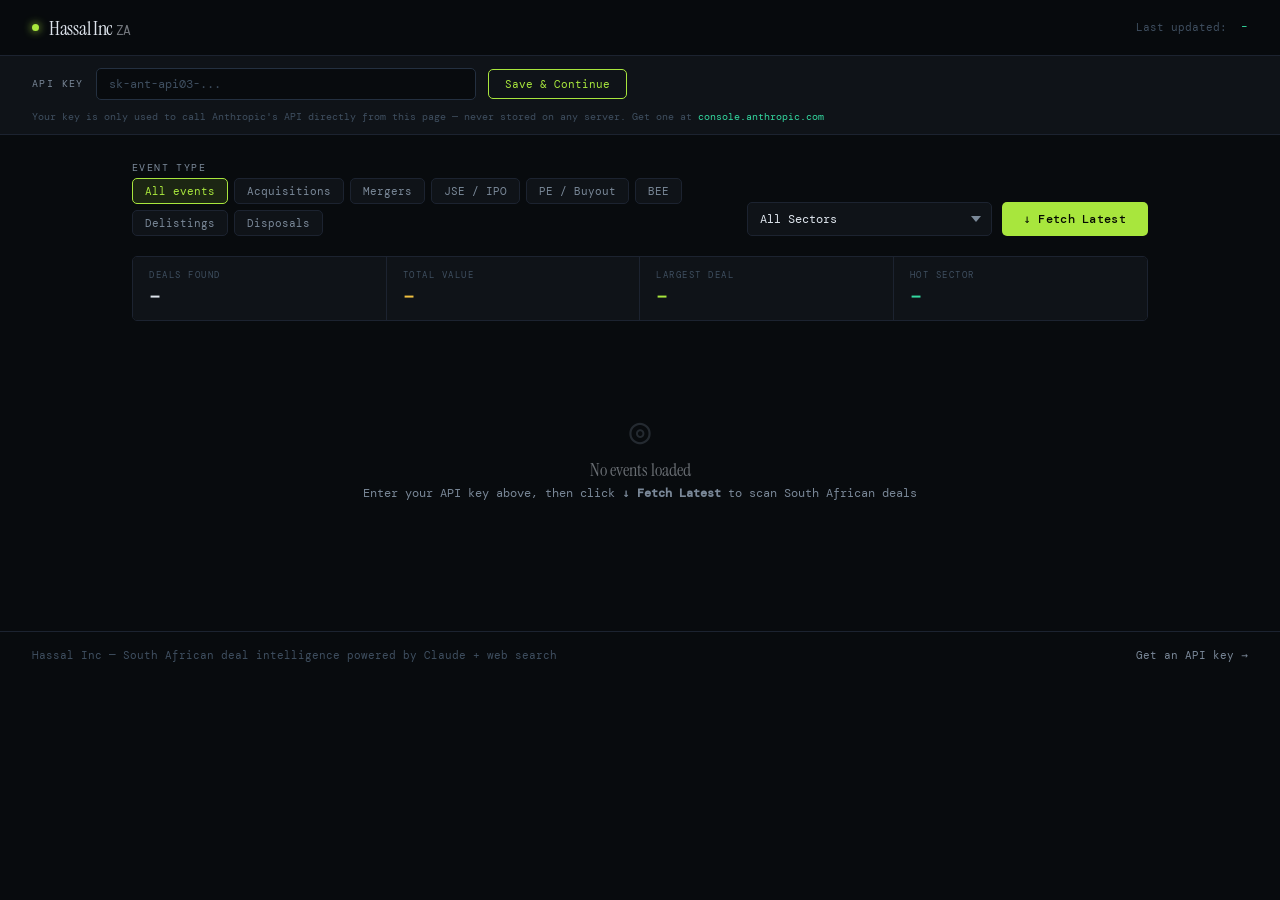
==== public/index.html @ c5327207 "Replace Python backend with Claude API-powered static site Uses Claude's web search to fetch real-ti" ====
<!DOCTYPE html>
<html lang="en">
<head>
<meta charset="UTF-8">
<meta name="viewport" content="width=device-width, initial-scale=1.0">
<title>Hassal Inc — South African Deal Intelligence</title>
<link href="https://fonts.googleapis.com/css2?family=Instrument+Serif:ital@0;1&family=DM+Mono:wght@300;400;500&family=Syne:wght@400;600;700;800&display=swap" rel="stylesheet">
<style>
  :root {
    --bg: #080b0e;
    --surface: #0f1318;
    --surface2: #151b22;
    --border: #1c2330;
    --border2: #243040;
    --accent: #a8e63d;
    --accent-dim: rgba(168,230,61,0.12);
    --accent-border: rgba(168,230,61,0.25);
    --teal: #34d9a0;
    --teal-dim: rgba(52,217,160,0.12);
    --gold: #f0c040;
    --gold-dim: rgba(240,192,64,0.12);
    --blue: #5b9cf6;
    --pink: #f0608a;
    --text: #dde4ec;
    --text2: #7a8898;
    --text3: #3f4f60;
    --danger: #f06060;
    --danger-bg: rgba(240,96,96,0.08);
    --danger-border: rgba(240,96,96,0.2);
    --r: 5px;
  }
  *, *::before, *::after { box-sizing: border-box; margin: 0; padding: 0; }
  html { scroll-behavior: smooth; }
  body {
    background: var(--bg);
    color: var(--text);
    font-family: 'DM Mono', monospace;
    min-height: 100vh;
    line-height: 1;
  }

  /* ── TOPBAR ── */
  .topbar {
    position: sticky; top: 0; z-index: 200;
    background: rgba(8,11,14,0.9);
    backdrop-filter: blur(14px);
    border-bottom: 1px solid var(--border);
    padding: 0 32px;
    height: 56px;
    display: flex; align-items: center; justify-content: space-between;
  }
  .brand { display: flex; align-items: center; gap: 10px; }
  .brand-name {
    font-family: 'Instrument Serif', serif;
    font-size: 20px;
    letter-spacing: -0.3px;
  }
  .brand-dot {
    width: 7px; height: 7px;
    border-radius: 50%;
    background: var(--accent);
    box-shadow: 0 0 8px var(--accent);
    animation: blink 2.5s ease-in-out infinite;
  }
  @keyframes blink { 0%,100%{opacity:1} 50%{opacity:0.4} }
  .topbar-right { display: flex; align-items: center; gap: 14px; }
  .ts-label { font-size: 11px; color: var(--text3); }
  .ts-val { font-size: 11px; color: var(--teal); }

  /* ── KEY BAR ── */
  .key-bar {
    background: var(--surface);
    border-bottom: 1px solid var(--border);
    padding: 12px 32px;
    display: flex; align-items: center; gap: 12px; flex-wrap: wrap;
  }
  .key-bar.hidden { display: none; }
  .key-label { font-size: 10px; color: var(--text2); letter-spacing: 1.4px; text-transform: uppercase; white-space: nowrap; }
  .key-input {
    flex: 1; min-width: 200px; max-width: 380px;
    background: var(--bg);
    border: 1px solid var(--border2);
    color: var(--text);
    padding: 7px 12px;
    border-radius: var(--r);
    font-family: 'DM Mono', monospace; font-size: 12px;
    outline: none; transition: border-color 0.2s;
  }
  .key-input:focus { border-color: var(--accent); }
  .key-input::placeholder { color: var(--text3); }
  .key-save {
    background: transparent; border: 1px solid var(--accent); color: var(--accent);
    padding: 7px 16px; border-radius: var(--r);
    font-family: 'DM Mono', monospace; font-size: 11px;
    cursor: pointer; transition: background 0.15s; white-space: nowrap;
  }
  .key-save:hover { background: var(--accent-dim); }
  .key-hint { font-size: 10px; color: var(--text3); }
  .key-hint a { color: var(--teal); text-decoration: none; }
  .key-hint a:hover { text-decoration: underline; }

  .key-active { display: none; align-items: center; gap: 8px; }
  .key-active.show { display: flex; }
  .ka-dot { width: 6px; height: 6px; border-radius: 50%; background: var(--teal); box-shadow: 0 0 5px var(--teal); }
  .ka-text { font-size: 12px; color: var(--teal); }
  .ka-change { font-size: 10px; color: var(--text2); cursor: pointer; text-decoration: underline; }
  .ka-change:hover { color: var(--text); }

  /* ── MAIN ── */
  main { max-width: 1080px; margin: 0 auto; padding: 28px 32px 60px; }

  /* ── CONTROLS ── */
  .controls { display: flex; flex-wrap: wrap; gap: 10px; align-items: flex-end; margin-bottom: 20px; }
  .ctrl-group { display: flex; flex-direction: column; gap: 5px; flex: 1; min-width: 160px; }
  .ctrl-label { font-size: 10px; color: var(--text2); letter-spacing: 1.4px; text-transform: uppercase; }
  .chips { display: flex; gap: 6px; flex-wrap: wrap; }
  .chip {
    padding: 5px 12px; border: 1px solid var(--border); background: var(--surface);
    color: var(--text2); border-radius: var(--r); font-size: 11px; font-family: 'DM Mono', monospace;
    cursor: pointer; transition: all 0.15s; white-space: nowrap;
  }
  .chip:hover { border-color: var(--border2); color: var(--text); }
  .chip.on { border-color: var(--accent); color: var(--accent); background: var(--accent-dim); }
  select {
    background: var(--surface); border: 1px solid var(--border); color: var(--text);
    padding: 7px 12px; border-radius: var(--r); font-size: 12px; font-family: 'DM Mono', monospace;
    cursor: pointer; outline: none; transition: border-color 0.2s; height: 34px;
    appearance: none; padding-right: 28px;
    background-image: url("data:image/svg+xml,%3Csvg xmlns='http://www.w3.org/2000/svg' width='10' height='6'%3E%3Cpath d='M0 0l5 6 5-6z' fill='%237a8898'/%3E%3C/svg%3E");
    background-repeat: no-repeat; background-position: right 10px center;
  }
  select:focus { border-color: var(--accent); }
  .fetch-btn {
    background: var(--accent); color: #050a02; border: none;
    padding: 0 22px; height: 34px; border-radius: var(--r);
    font-size: 12px; font-family: 'DM Mono', monospace; font-weight: 500;
    cursor: pointer; transition: opacity 0.15s, transform 0.1s; white-space: nowrap; letter-spacing: 0.3px;
  }
  .fetch-btn:hover { opacity: 0.88; transform: translateY(-1px); }
  .fetch-btn:active { transform: translateY(0); }
  .fetch-btn:disabled { opacity: 0.4; cursor: not-allowed; transform: none; }

  /* ── STATS ── */
  .stats {
    display: grid; grid-template-columns: repeat(4,1fr);
    border: 1px solid var(--border); border-radius: var(--r);
    overflow: hidden; margin-bottom: 20px;
  }
  .stat { background: var(--surface); padding: 14px 16px; border-right: 1px solid var(--border); }
  .stat:last-child { border-right: none; }
  .stat-lbl { font-size: 9px; color: var(--text3); letter-spacing: 1.5px; text-transform: uppercase; margin-bottom: 6px; }
  .stat-val { font-family: 'Syne', sans-serif; font-size: 20px; font-weight: 700; color: var(--text); }
  .stat-val.g { color: var(--accent); }
  .stat-val.a { color: var(--gold); }
  .stat-val.t { color: var(--teal); }

  /* ── SUMMARY ── */
  .summary {
    background: var(--accent-dim); border: 1px solid var(--accent-border);
    border-radius: var(--r); padding: 16px 18px; margin-bottom: 18px;
    font-size: 13px; color: var(--text2); line-height: 1.75;
  }
  .summary-hdr { font-size: 9px; color: var(--accent); letter-spacing: 1.8px; text-transform: uppercase; margin-bottom: 8px; }

  /* ── ERROR ── */
  .err-box {
    background: var(--danger-bg); border: 1px solid var(--danger-border); color: var(--danger);
    padding: 12px 16px; border-radius: var(--r); font-size: 12px; line-height: 1.6; margin-bottom: 16px;
  }

  /* ── LOADER ── */
  .loader { display: flex; flex-direction: column; align-items: center; padding: 70px 0; gap: 16px; }
  .spinner {
    width: 32px; height: 32px;
    border: 2px solid var(--border2);
    border-top-color: var(--accent);
    border-radius: 50%;
    animation: spin 0.75s linear infinite;
  }
  @keyframes spin { to { transform: rotate(360deg); } }
  .loader-txt { font-size: 11px; color: var(--text2); letter-spacing: 0.8px; animation: pulse 1.4s ease-in-out infinite; }
  @keyframes pulse { 0%,100%{opacity:0.4} 50%{opacity:1} }

  /* ── FEED ── */
  .feed-hdr { display: flex; align-items: center; justify-content: space-between; margin-bottom: 12px; }
  .feed-lbl { font-size: 10px; color: var(--text2); letter-spacing: 2px; text-transform: uppercase; }
  .feed-count { font-size: 11px; color: var(--teal); }
  .cards { display: flex; flex-direction: column; gap: 2px; }

  /* ── EVENT CARD ── */
  .card {
    display: grid; grid-template-columns: 3px 1fr auto;
    gap: 14px; align-items: start;
    background: var(--surface); border: 1px solid var(--border);
    border-radius: var(--r); padding: 18px 20px;
    transition: border-color 0.15s, background 0.15s;
    animation: fadeUp 0.35s ease forwards; opacity: 0;
    cursor: default;
  }
  @keyframes fadeUp { from{opacity:0;transform:translateY(7px)} to{opacity:1;transform:translateY(0)} }
  .card:hover { border-color: var(--border2); background: var(--surface2); }
  .card-bar { border-radius: 2px; min-height: 46px; }
  .bar-acquisition { background: var(--accent); }
  .bar-merger { background: var(--blue); }
  .bar-ipo { background: var(--teal); }
  .bar-pe { background: var(--gold); }
  .bar-buyout { background: var(--pink); }
  .bar-bee { background: var(--teal); }
  .bar-delisting { background: var(--pink); }
  .bar-disposal { background: var(--gold); }
  .bar-restructuring { background: var(--blue); }

  .card-top { display: flex; align-items: center; gap: 8px; margin-bottom: 8px; flex-wrap: wrap; }
  .co-name { font-family: 'Syne', sans-serif; font-size: 15px; font-weight: 600; color: var(--text); }
  .ev-tag {
    font-size: 9px; padding: 2px 7px; border-radius: 3px;
    letter-spacing: 1px; text-transform: uppercase; font-weight: 500;
  }
  .tag-acquisition { background: var(--accent-dim); color: var(--accent); border: 1px solid var(--accent-border); }
  .tag-merger { background: rgba(91,156,246,0.1); color: var(--blue); border: 1px solid rgba(91,156,246,0.25); }
  .tag-ipo { background: var(--teal-dim); color: var(--teal); border: 1px solid rgba(52,217,160,0.25); }
  .tag-pe { background: var(--gold-dim); color: var(--gold); border: 1px solid rgba(240,192,64,0.25); }
  .tag-buyout { background: rgba(240,96,138,0.1); color: var(--pink); border: 1px solid rgba(240,96,138,0.25); }
  .tag-bee { background: rgba(52,217,160,0.1); color: var(--teal); border: 1px solid rgba(52,217,160,0.25); }
  .tag-delisting { background: rgba(240,96,138,0.1); color: var(--pink); border: 1px solid rgba(240,96,138,0.25); }
  .tag-disposal { background: var(--gold-dim); color: var(--gold); border: 1px solid rgba(240,192,64,0.25); }
  .tag-restructuring { background: rgba(91,156,246,0.1); color: var(--blue); border: 1px solid rgba(91,156,246,0.25); }

  .ev-desc { font-size: 12px; color: var(--text2); line-height: 1.75; margin-bottom: 10px; }
  .ev-meta { display: flex; gap: 18px; flex-wrap: wrap; }
  .meta-item { display: flex; flex-direction: column; gap: 3px; }
  .meta-lbl { font-size: 9px; color: var(--text3); letter-spacing: 1.3px; text-transform: uppercase; }
  .meta-val { font-size: 12px; color: var(--text); }
  .meta-val.money { color: var(--accent); font-weight: 500; }
  .ev-date { font-size: 11px; color: var(--text3); white-space: nowrap; padding-top: 2px; }

  /* ── EMPTY ── */
  .empty { text-align: center; padding: 72px 0; color: var(--text2); }
  .empty-icon { font-size: 36px; opacity: 0.25; margin-bottom: 12px; }
  .empty-title { font-family: 'Instrument Serif', serif; font-size: 18px; color: var(--text); opacity: 0.45; margin-bottom: 8px; }
  .empty-sub { font-size: 12px; }

  /* ── FOOTER ── */
  footer {
    border-top: 1px solid var(--border);
    padding: 18px 32px;
    display: flex; align-items: center; justify-content: space-between;
    font-size: 11px; color: var(--text3); flex-wrap: wrap; gap: 10px;
  }
  footer a { color: var(--text2); text-decoration: none; }
  footer a:hover { color: var(--text); }

  /* ── RESPONSIVE ── */
  @media (max-width: 680px) {
    .topbar { padding: 0 16px; }
    main { padding: 20px 16px 40px; }
    .key-bar { padding: 12px 16px; }
    footer { padding: 14px 16px; }
    .stats { grid-template-columns: repeat(2,1fr); }
    .stat:nth-child(2) { border-right: none; }
    .stat:nth-child(3) { border-top: 1px solid var(--border); }
    .stat:nth-child(4) { border-top: 1px solid var(--border); }
    .card { grid-template-columns: 3px 1fr; }
    .ev-date { display: none; }
  }
  @media (max-width: 420px) {
    .stats { grid-template-columns: 1fr 1fr; }
  }
</style>
</head>
<body>

<!-- TOP BAR -->
<header class="topbar">
  <div class="brand">
    <div class="brand-dot"></div>
    <span class="brand-name">Hassal Inc <span style="font-size:13px;opacity:0.5;font-family:'DM Mono',monospace;font-style:normal;">ZA</span></span>
  </div>
  <div class="topbar-right">
    <span class="ts-label">Last updated:</span>
    <span class="ts-val" id="ts">–</span>
  </div>
</header>

<!-- API KEY ENTRY -->
<div class="key-bar" id="keyBar">
  <span class="key-label">API Key</span>
  <input class="key-input" type="password" id="keyIn" placeholder="sk-ant-api03-..." autocomplete="off" />
  <button class="key-save" onclick="saveKey()">Save & Continue</button>
  <span class="key-hint">
    Your key is only used to call Anthropic's API directly from this page — never stored on any server.
    Get one at <a href="https://console.anthropic.com/settings/keys" target="_blank">console.anthropic.com</a>
  </span>
</div>
<div class="key-bar key-active" id="keyActive">
  <div class="ka-dot"></div>
  <span class="ka-text">API key active</span>
  <span class="ka-change" onclick="resetKey()">change key</span>
</div>

<!-- MAIN CONTENT -->
<main>

  <!-- CONTROLS -->
  <div class="controls">
    <div class="ctrl-group">
      <div class="ctrl-label">Event type</div>
      <div class="chips" id="chips">
        <button class="chip on" data-t="all">All events</button>
        <button class="chip" data-t="acquisition">Acquisitions</button>
        <button class="chip" data-t="merger">Mergers</button>
        <button class="chip" data-t="ipo">JSE / IPO</button>
        <button class="chip" data-t="pe">PE / Buyout</button>
        <button class="chip" data-t="bee">BEE</button>
        <button class="chip" data-t="delisting">Delistings</button>
        <button class="chip" data-t="disposal">Disposals</button>
      </div>
    </div>
    <select id="sector">
      <option value="all sectors">All Sectors</option>
      <option value="technology">Technology</option>
      <option value="mining and resources">Mining & Resources</option>
      <option value="financial services">Financial Services</option>
      <option value="retail">Retail</option>
      <option value="healthcare">Healthcare</option>
      <option value="real estate and property">Real Estate & Property</option>
      <option value="agriculture">Agriculture</option>
      <option value="energy">Energy</option>
      <option value="telecommunications">Telecommunications</option>
      <option value="media">Media</option>
      <option value="construction and infrastructure">Construction & Infrastructure</option>
      <option value="manufacturing">Manufacturing</option>
      <option value="hospitality and tourism">Hospitality & Tourism</option>
      <option value="transport and logistics">Transport & Logistics</option>
    </select>
    <button class="fetch-btn" id="fetchBtn" onclick="go()">↓ Fetch Latest</button>
  </div>

  <!-- STATS -->
  <div class="stats">
    <div class="stat"><div class="stat-lbl">Deals found</div><div class="stat-val" id="sTotal">–</div></div>
    <div class="stat"><div class="stat-lbl">Total value</div><div class="stat-val a" id="sValue">–</div></div>
    <div class="stat"><div class="stat-lbl">Largest deal</div><div class="stat-val g" id="sLargest">–</div></div>
    <div class="stat"><div class="stat-lbl">Hot sector</div><div class="stat-val t" id="sSector">–</div></div>
  </div>

  <!-- SUMMARY -->
  <div class="summary" id="summaryBox" style="display:none">
    <div class="summary-hdr">Market intelligence</div>
    <div id="summaryTxt"></div>
  </div>

  <!-- ERROR -->
  <div class="err-box" id="errBox" style="display:none"></div>

  <!-- LOADER -->
  <div class="loader" id="loader" style="display:none">
    <div class="spinner"></div>
    <div class="loader-txt" id="loaderTxt">Scanning deal intelligence…</div>
  </div>

  <!-- FEED -->
  <div id="feed" style="display:none">
    <div class="feed-hdr">
      <span class="feed-lbl">Recent liquidity events</span>
      <span class="feed-count" id="feedCnt"></span>
    </div>
    <div class="cards" id="cards"></div>
  </div>

  <!-- EMPTY -->
  <div class="empty" id="empty">
    <div class="empty-icon">◎</div>
    <div class="empty-title">No events loaded</div>
    <div class="empty-sub">Enter your API key above, then click <strong>↓ Fetch Latest</strong> to scan South African deals</div>
  </div>

</main>

<footer>
  <span>Hassal Inc — South African deal intelligence powered by Claude + web search</span>
  <a href="https://console.anthropic.com/settings/keys" target="_blank">Get an API key →</a>
</footer>

<script>
let apiKey = '';
let activeType = 'all';
const phrases = [
  'Scanning SA deal flow…',
  'Searching M&A databases…',
  'Analyzing acquisition signals…',
  'Querying Competition Commission filings…',
  'Processing JSE SENS announcements…',
  'Compiling liquidity events…',
  'Checking DealMakers SA records…',
];

// ── Key management
document.getElementById('keyIn').addEventListener('keydown', e => { if (e.key === 'Enter') saveKey(); });

function saveKey() {
  const v = document.getElementById('keyIn').value.trim();
  if (!v) return alert('Please paste your Anthropic API key.');
  if (!v.startsWith('sk-ant-')) return alert('That doesn\'t look right — Anthropic keys start with sk-ant-');
  apiKey = v;
  document.getElementById('keyBar').classList.add('hidden');
  document.getElementById('keyActive').classList.add('show');
}
function resetKey() {
  apiKey = '';
  document.getElementById('keyIn').value = '';
  document.getElementById('keyBar').classList.remove('hidden');
  document.getElementById('keyActive').classList.remove('show');
}

// ── Filter chips
document.getElementById('chips').addEventListener('click', e => {
  const b = e.target.closest('.chip');
  if (!b) return;
  document.querySelectorAll('.chip').forEach(c => c.classList.remove('on'));
  b.classList.add('on');
  activeType = b.dataset.t;
});

// ── Fetch
async function go() {
  if (!apiKey) { showErr('Please enter your Anthropic API key first.'); return; }

  const btn = document.getElementById('fetchBtn');
  const sector = document.getElementById('sector').value;
  const typeStr = activeType === 'all'
    ? 'acquisitions, mergers, delistings, disposals, IPOs, private equity buyouts, BEE transactions, and leveraged buyouts'
    : activeType === 'delisting' ? 'delistings and voluntary removals from the JSE'
    : activeType === 'disposal' ? 'disposals, divestments, and asset sales'
    : activeType + 's';

  btn.disabled = true; btn.textContent = 'Scanning…';
  document.getElementById('loaderTxt').textContent = phrases[Math.floor(Math.random() * phrases.length)];
  show('loader'); hide('empty'); hide('feed'); hide('summaryBox'); hide('errBox');

  const today = new Date().toISOString().split('T')[0];

  const system = `You are a South African financial intelligence analyst specializing in M&A deals, liquidity events, and corporate transactions in South Africa.

Use web search to find the most recent South African business sales, acquisitions, mergers, JSE delistings, IPOs, private equity buyouts, BEE transactions, disposals, unbundlings, business rescue proceedings, Competition Commission merger approvals, and other liquidity events involving South African companies or assets.

Key sources to search: JSE SENS announcements, Competition Commission SA merger decisions, DealMakers SA, Moneyweb, BizNews, Fin24/News24, BusinessLIVE, IOL Business Report, Engineering News.

Only include deals where at least one party is a South African company, the target operates in South Africa, or the deal involves South African assets.

Return ONLY raw JSON — no markdown fences, no preamble, no explanation. Structure:
{
  "summary": "2-3 sentence commentary on current South African M&A and deal activity trends",
  "stats": {
    "totalDeals": <number>,
    "estimatedTotalValue": "<formatted e.g. R12.5B or $800M>",
    "largestDeal": "<company or deal name>",
    "hotSector": "<sector name>"
  },
  "events": [
    {
      "company": "<target company>",
      "type": "<acquisition|merger|ipo|pe|buyout|bee|delisting|disposal|restructuring>",
      "description": "<2-3 sentence summary with parties, deal value context, strategic rationale, and Competition Commission status if applicable>",
      "dealValue": "<e.g. R1.2B or $50M or Undisclosed>",
      "sector": "<sector>",
      "acquirer": "<acquiring party or N/A>",
      "date": "<e.g. Mar 2026>"
    }
  ]
}
Return 8–15 events, most recent first. Include JSE-listed company deals, private equity, BEE transactions, Competition Commission rulings, delistings, and cross-border deals involving SA companies. Today is ${today}.`;

  try {
    const res = await fetch('https://api.anthropic.com/v1/messages', {
      method: 'POST',
      headers: {
        'Content-Type': 'application/json',
        'x-api-key': apiKey,
        'anthropic-version': '2023-06-01',
        'anthropic-dangerous-direct-browser-access': 'true'
      },
      body: JSON.stringify({
        model: 'claude-sonnet-4-20250514',
        max_tokens: 5000,
        system,
        messages: [{ role: 'user', content: `Search for the most recent and significant South African ${typeStr} in the ${sector} sector from the last 90 days. Focus on deals involving JSE-listed companies, Competition Commission merger approvals, South African private equity transactions, BEE deals, delistings, and cross-border deals involving SA businesses. Return only raw JSON.` }],
        tools: [{ type: 'web_search_20250305', name: 'web_search' }]
      })
    });

    const data = await res.json();
    if (!res.ok) {
      if (res.status === 401) throw new Error('Invalid API key — please check and re-enter.');
      if (res.status === 429) throw new Error('Rate limit hit — please wait a moment and try again.');
      throw new Error(data.error?.message || `HTTP ${res.status}`);
    }

    const tb = data.content.filter(b => b.type === 'text').pop();
    if (!tb?.text) throw new Error('No response received — please try again.');

    let raw = tb.text.trim().replace(/```json\n?|\n?```/g, '').trim();
    const s = raw.indexOf('{'), e2 = raw.lastIndexOf('}');
    if (s < 0 || e2 < 0) throw new Error('Could not parse response — please try again.');
    const result = JSON.parse(raw.slice(s, e2 + 1));
    render(result);
    document.getElementById('ts').textContent = new Date().toLocaleTimeString();

  } catch(err) {
    showErr(err.message);
    show('empty');
  } finally {
    btn.disabled = false; btn.textContent = '↓ Fetch Latest';
    hide('loader');
  }
}

function render(d) {
  document.getElementById('sTotal').textContent   = d.stats?.totalDeals ?? d.events?.length ?? '–';
  document.getElementById('sValue').textContent   = d.stats?.estimatedTotalValue ?? '–';
  document.getElementById('sLargest').textContent = d.stats?.largestDeal ?? '–';
  document.getElementById('sSector').textContent  = d.stats?.hotSector ?? '–';

  if (d.summary) {
    document.getElementById('summaryTxt').textContent = d.summary;
    show('summaryBox');
  }

  const cont = document.getElementById('cards');
  cont.innerHTML = '';
  const evs = d.events || [];
  document.getElementById('feedCnt').textContent = evs.length + ' events';

  evs.forEach((ev, i) => {
    const type = (ev.type || 'acquisition').toLowerCase().replace(/[^a-z]/g, '');
    const el = document.createElement('div');
    el.className = 'card';
    el.style.animationDelay = (i * 0.055) + 's';
    el.innerHTML = `
      <div class="card-bar bar-${type}"></div>
      <div>
        <div class="card-top">
          <span class="co-name">${x(ev.company)}</span>
          <span class="ev-tag tag-${type}">${x(ev.type)}</span>
        </div>
        <div class="ev-desc">${x(ev.description)}</div>
        <div class="ev-meta">
          ${ev.dealValue ? `<div class="meta-item"><div class="meta-lbl">Deal value</div><div class="meta-val money">${x(ev.dealValue)}</div></div>` : ''}
          ${ev.acquirer && ev.acquirer !== 'N/A' ? `<div class="meta-item"><div class="meta-lbl">Acquirer</div><div class="meta-val">${x(ev.acquirer)}</div></div>` : ''}
          ${ev.sector ? `<div class="meta-item"><div class="meta-lbl">Sector</div><div class="meta-val">${x(ev.sector)}</div></div>` : ''}
        </div>
      </div>
      <div class="ev-date">${x(ev.date || '')}</div>
    `;
    cont.appendChild(el);
  });
  show('feed');
}

function showErr(msg) { const e = document.getElementById('errBox'); e.textContent = msg; show('errBox'); }
function show(id) { document.getElementById(id).style.display = 'block'; }
function hide(id) { document.getElementById(id).style.display = 'none'; }
function x(s) {
  return String(s||'').replace(/&/g,'&amp;').replace(/</g,'&lt;').replace(/>/g,'&gt;').replace(/"/g,'&quot;');
}
</script>
</body>
</html>
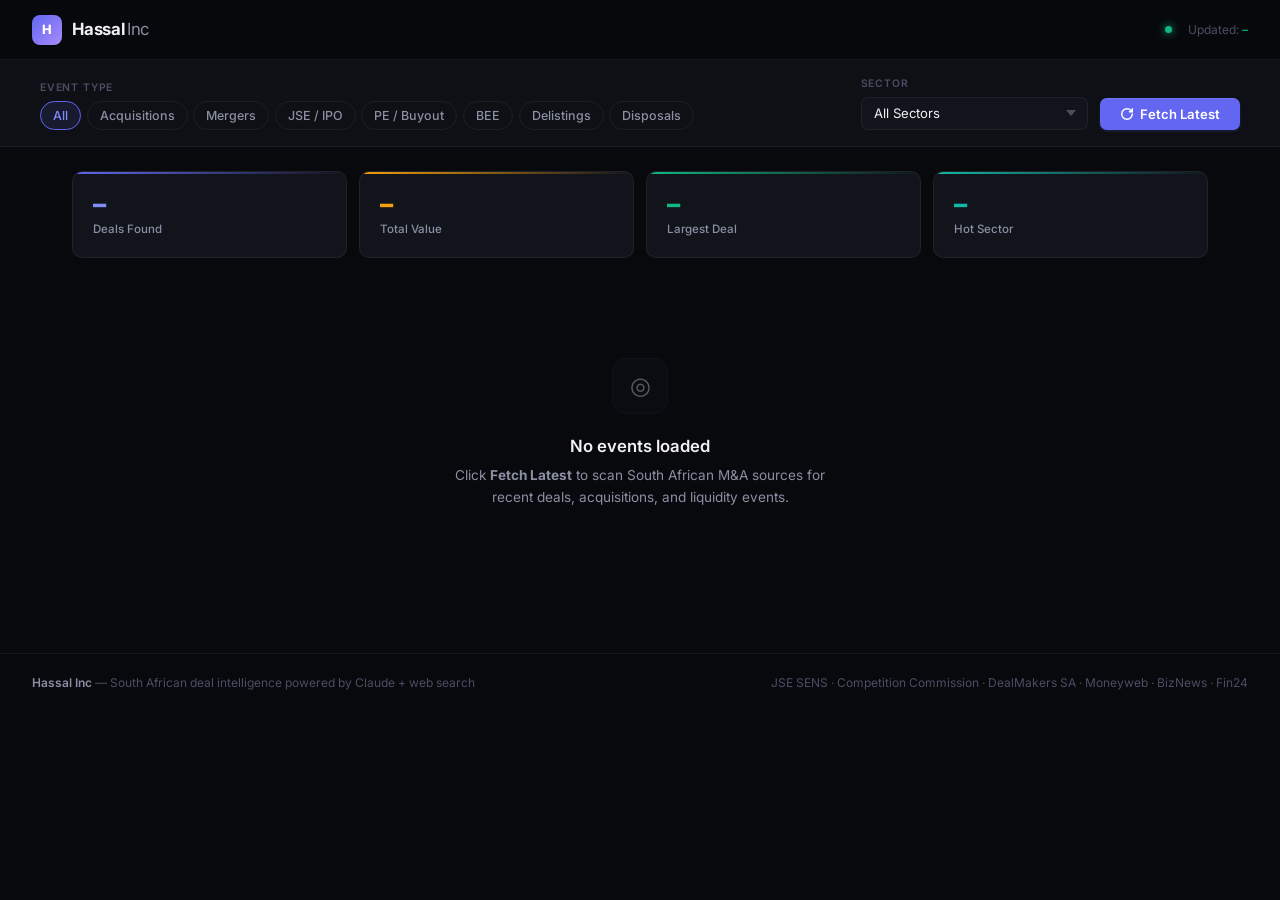
==== commit 2c3990a2: "Redesign: new UI + hidden API key via server proxy - New Inter font UI with indigo/purple theme - AP" ====
--- a/public/index.html
+++ b/public/index.html
@@ -4,309 +4,354 @@
 <meta charset="UTF-8">
 <meta name="viewport" content="width=device-width, initial-scale=1.0">
 <title>Hassal Inc — South African Deal Intelligence</title>
-<link href="https://fonts.googleapis.com/css2?family=Instrument+Serif:ital@0;1&family=DM+Mono:wght@300;400;500&family=Syne:wght@400;600;700;800&display=swap" rel="stylesheet">
+<link href="https://fonts.googleapis.com/css2?family=Inter:wght@300;400;500;600;700;800&display=swap" rel="stylesheet">
 <style>
-  :root {
-    --bg: #080b0e;
-    --surface: #0f1318;
-    --surface2: #151b22;
-    --border: #1c2330;
-    --border2: #243040;
-    --accent: #a8e63d;
-    --accent-dim: rgba(168,230,61,0.12);
-    --accent-border: rgba(168,230,61,0.25);
-    --teal: #34d9a0;
-    --teal-dim: rgba(52,217,160,0.12);
-    --gold: #f0c040;
-    --gold-dim: rgba(240,192,64,0.12);
-    --blue: #5b9cf6;
-    --pink: #f0608a;
-    --text: #dde4ec;
-    --text2: #7a8898;
-    --text3: #3f4f60;
-    --danger: #f06060;
-    --danger-bg: rgba(240,96,96,0.08);
-    --danger-border: rgba(240,96,96,0.2);
-    --r: 5px;
-  }
-  *, *::before, *::after { box-sizing: border-box; margin: 0; padding: 0; }
-  html { scroll-behavior: smooth; }
-  body {
-    background: var(--bg);
-    color: var(--text);
-    font-family: 'DM Mono', monospace;
-    min-height: 100vh;
-    line-height: 1;
-  }
-
-  /* ── TOPBAR ── */
-  .topbar {
-    position: sticky; top: 0; z-index: 200;
-    background: rgba(8,11,14,0.9);
-    backdrop-filter: blur(14px);
-    border-bottom: 1px solid var(--border);
-    padding: 0 32px;
-    height: 56px;
-    display: flex; align-items: center; justify-content: space-between;
-  }
-  .brand { display: flex; align-items: center; gap: 10px; }
-  .brand-name {
-    font-family: 'Instrument Serif', serif;
-    font-size: 20px;
-    letter-spacing: -0.3px;
-  }
-  .brand-dot {
-    width: 7px; height: 7px;
-    border-radius: 50%;
-    background: var(--accent);
-    box-shadow: 0 0 8px var(--accent);
-    animation: blink 2.5s ease-in-out infinite;
-  }
-  @keyframes blink { 0%,100%{opacity:1} 50%{opacity:0.4} }
-  .topbar-right { display: flex; align-items: center; gap: 14px; }
-  .ts-label { font-size: 11px; color: var(--text3); }
-  .ts-val { font-size: 11px; color: var(--teal); }
-
-  /* ── KEY BAR ── */
-  .key-bar {
-    background: var(--surface);
-    border-bottom: 1px solid var(--border);
-    padding: 12px 32px;
-    display: flex; align-items: center; gap: 12px; flex-wrap: wrap;
-  }
-  .key-bar.hidden { display: none; }
-  .key-label { font-size: 10px; color: var(--text2); letter-spacing: 1.4px; text-transform: uppercase; white-space: nowrap; }
-  .key-input {
-    flex: 1; min-width: 200px; max-width: 380px;
-    background: var(--bg);
-    border: 1px solid var(--border2);
-    color: var(--text);
-    padding: 7px 12px;
-    border-radius: var(--r);
-    font-family: 'DM Mono', monospace; font-size: 12px;
-    outline: none; transition: border-color 0.2s;
-  }
-  .key-input:focus { border-color: var(--accent); }
-  .key-input::placeholder { color: var(--text3); }
-  .key-save {
-    background: transparent; border: 1px solid var(--accent); color: var(--accent);
-    padding: 7px 16px; border-radius: var(--r);
-    font-family: 'DM Mono', monospace; font-size: 11px;
-    cursor: pointer; transition: background 0.15s; white-space: nowrap;
-  }
-  .key-save:hover { background: var(--accent-dim); }
-  .key-hint { font-size: 10px; color: var(--text3); }
-  .key-hint a { color: var(--teal); text-decoration: none; }
-  .key-hint a:hover { text-decoration: underline; }
-
-  .key-active { display: none; align-items: center; gap: 8px; }
-  .key-active.show { display: flex; }
-  .ka-dot { width: 6px; height: 6px; border-radius: 50%; background: var(--teal); box-shadow: 0 0 5px var(--teal); }
-  .ka-text { font-size: 12px; color: var(--teal); }
-  .ka-change { font-size: 10px; color: var(--text2); cursor: pointer; text-decoration: underline; }
-  .ka-change:hover { color: var(--text); }
-
-  /* ── MAIN ── */
-  main { max-width: 1080px; margin: 0 auto; padding: 28px 32px 60px; }
-
-  /* ── CONTROLS ── */
-  .controls { display: flex; flex-wrap: wrap; gap: 10px; align-items: flex-end; margin-bottom: 20px; }
-  .ctrl-group { display: flex; flex-direction: column; gap: 5px; flex: 1; min-width: 160px; }
-  .ctrl-label { font-size: 10px; color: var(--text2); letter-spacing: 1.4px; text-transform: uppercase; }
-  .chips { display: flex; gap: 6px; flex-wrap: wrap; }
-  .chip {
-    padding: 5px 12px; border: 1px solid var(--border); background: var(--surface);
-    color: var(--text2); border-radius: var(--r); font-size: 11px; font-family: 'DM Mono', monospace;
-    cursor: pointer; transition: all 0.15s; white-space: nowrap;
-  }
-  .chip:hover { border-color: var(--border2); color: var(--text); }
-  .chip.on { border-color: var(--accent); color: var(--accent); background: var(--accent-dim); }
-  select {
-    background: var(--surface); border: 1px solid var(--border); color: var(--text);
-    padding: 7px 12px; border-radius: var(--r); font-size: 12px; font-family: 'DM Mono', monospace;
-    cursor: pointer; outline: none; transition: border-color 0.2s; height: 34px;
-    appearance: none; padding-right: 28px;
-    background-image: url("data:image/svg+xml,%3Csvg xmlns='http://www.w3.org/2000/svg' width='10' height='6'%3E%3Cpath d='M0 0l5 6 5-6z' fill='%237a8898'/%3E%3C/svg%3E");
-    background-repeat: no-repeat; background-position: right 10px center;
-  }
-  select:focus { border-color: var(--accent); }
-  .fetch-btn {
-    background: var(--accent); color: #050a02; border: none;
-    padding: 0 22px; height: 34px; border-radius: var(--r);
-    font-size: 12px; font-family: 'DM Mono', monospace; font-weight: 500;
-    cursor: pointer; transition: opacity 0.15s, transform 0.1s; white-space: nowrap; letter-spacing: 0.3px;
-  }
-  .fetch-btn:hover { opacity: 0.88; transform: translateY(-1px); }
-  .fetch-btn:active { transform: translateY(0); }
-  .fetch-btn:disabled { opacity: 0.4; cursor: not-allowed; transform: none; }
-
-  /* ── STATS ── */
-  .stats {
-    display: grid; grid-template-columns: repeat(4,1fr);
-    border: 1px solid var(--border); border-radius: var(--r);
-    overflow: hidden; margin-bottom: 20px;
-  }
-  .stat { background: var(--surface); padding: 14px 16px; border-right: 1px solid var(--border); }
-  .stat:last-child { border-right: none; }
-  .stat-lbl { font-size: 9px; color: var(--text3); letter-spacing: 1.5px; text-transform: uppercase; margin-bottom: 6px; }
-  .stat-val { font-family: 'Syne', sans-serif; font-size: 20px; font-weight: 700; color: var(--text); }
-  .stat-val.g { color: var(--accent); }
-  .stat-val.a { color: var(--gold); }
-  .stat-val.t { color: var(--teal); }
-
-  /* ── SUMMARY ── */
-  .summary {
-    background: var(--accent-dim); border: 1px solid var(--accent-border);
-    border-radius: var(--r); padding: 16px 18px; margin-bottom: 18px;
-    font-size: 13px; color: var(--text2); line-height: 1.75;
-  }
-  .summary-hdr { font-size: 9px; color: var(--accent); letter-spacing: 1.8px; text-transform: uppercase; margin-bottom: 8px; }
-
-  /* ── ERROR ── */
-  .err-box {
-    background: var(--danger-bg); border: 1px solid var(--danger-border); color: var(--danger);
-    padding: 12px 16px; border-radius: var(--r); font-size: 12px; line-height: 1.6; margin-bottom: 16px;
-  }
-
-  /* ── LOADER ── */
-  .loader { display: flex; flex-direction: column; align-items: center; padding: 70px 0; gap: 16px; }
-  .spinner {
-    width: 32px; height: 32px;
-    border: 2px solid var(--border2);
-    border-top-color: var(--accent);
-    border-radius: 50%;
-    animation: spin 0.75s linear infinite;
-  }
-  @keyframes spin { to { transform: rotate(360deg); } }
-  .loader-txt { font-size: 11px; color: var(--text2); letter-spacing: 0.8px; animation: pulse 1.4s ease-in-out infinite; }
-  @keyframes pulse { 0%,100%{opacity:0.4} 50%{opacity:1} }
-
-  /* ── FEED ── */
-  .feed-hdr { display: flex; align-items: center; justify-content: space-between; margin-bottom: 12px; }
-  .feed-lbl { font-size: 10px; color: var(--text2); letter-spacing: 2px; text-transform: uppercase; }
-  .feed-count { font-size: 11px; color: var(--teal); }
-  .cards { display: flex; flex-direction: column; gap: 2px; }
-
-  /* ── EVENT CARD ── */
-  .card {
-    display: grid; grid-template-columns: 3px 1fr auto;
-    gap: 14px; align-items: start;
-    background: var(--surface); border: 1px solid var(--border);
-    border-radius: var(--r); padding: 18px 20px;
-    transition: border-color 0.15s, background 0.15s;
-    animation: fadeUp 0.35s ease forwards; opacity: 0;
-    cursor: default;
-  }
-  @keyframes fadeUp { from{opacity:0;transform:translateY(7px)} to{opacity:1;transform:translateY(0)} }
-  .card:hover { border-color: var(--border2); background: var(--surface2); }
-  .card-bar { border-radius: 2px; min-height: 46px; }
-  .bar-acquisition { background: var(--accent); }
-  .bar-merger { background: var(--blue); }
-  .bar-ipo { background: var(--teal); }
-  .bar-pe { background: var(--gold); }
-  .bar-buyout { background: var(--pink); }
-  .bar-bee { background: var(--teal); }
-  .bar-delisting { background: var(--pink); }
-  .bar-disposal { background: var(--gold); }
-  .bar-restructuring { background: var(--blue); }
-
-  .card-top { display: flex; align-items: center; gap: 8px; margin-bottom: 8px; flex-wrap: wrap; }
-  .co-name { font-family: 'Syne', sans-serif; font-size: 15px; font-weight: 600; color: var(--text); }
-  .ev-tag {
-    font-size: 9px; padding: 2px 7px; border-radius: 3px;
-    letter-spacing: 1px; text-transform: uppercase; font-weight: 500;
-  }
-  .tag-acquisition { background: var(--accent-dim); color: var(--accent); border: 1px solid var(--accent-border); }
-  .tag-merger { background: rgba(91,156,246,0.1); color: var(--blue); border: 1px solid rgba(91,156,246,0.25); }
-  .tag-ipo { background: var(--teal-dim); color: var(--teal); border: 1px solid rgba(52,217,160,0.25); }
-  .tag-pe { background: var(--gold-dim); color: var(--gold); border: 1px solid rgba(240,192,64,0.25); }
-  .tag-buyout { background: rgba(240,96,138,0.1); color: var(--pink); border: 1px solid rgba(240,96,138,0.25); }
-  .tag-bee { background: rgba(52,217,160,0.1); color: var(--teal); border: 1px solid rgba(52,217,160,0.25); }
-  .tag-delisting { background: rgba(240,96,138,0.1); color: var(--pink); border: 1px solid rgba(240,96,138,0.25); }
-  .tag-disposal { background: var(--gold-dim); color: var(--gold); border: 1px solid rgba(240,192,64,0.25); }
-  .tag-restructuring { background: rgba(91,156,246,0.1); color: var(--blue); border: 1px solid rgba(91,156,246,0.25); }
-
-  .ev-desc { font-size: 12px; color: var(--text2); line-height: 1.75; margin-bottom: 10px; }
-  .ev-meta { display: flex; gap: 18px; flex-wrap: wrap; }
-  .meta-item { display: flex; flex-direction: column; gap: 3px; }
-  .meta-lbl { font-size: 9px; color: var(--text3); letter-spacing: 1.3px; text-transform: uppercase; }
-  .meta-val { font-size: 12px; color: var(--text); }
-  .meta-val.money { color: var(--accent); font-weight: 500; }
-  .ev-date { font-size: 11px; color: var(--text3); white-space: nowrap; padding-top: 2px; }
-
-  /* ── EMPTY ── */
-  .empty { text-align: center; padding: 72px 0; color: var(--text2); }
-  .empty-icon { font-size: 36px; opacity: 0.25; margin-bottom: 12px; }
-  .empty-title { font-family: 'Instrument Serif', serif; font-size: 18px; color: var(--text); opacity: 0.45; margin-bottom: 8px; }
-  .empty-sub { font-size: 12px; }
-
-  /* ── FOOTER ── */
-  footer {
-    border-top: 1px solid var(--border);
-    padding: 18px 32px;
-    display: flex; align-items: center; justify-content: space-between;
-    font-size: 11px; color: var(--text3); flex-wrap: wrap; gap: 10px;
-  }
-  footer a { color: var(--text2); text-decoration: none; }
-  footer a:hover { color: var(--text); }
-
-  /* ── RESPONSIVE ── */
-  @media (max-width: 680px) {
-    .topbar { padding: 0 16px; }
-    main { padding: 20px 16px 40px; }
-    .key-bar { padding: 12px 16px; }
-    footer { padding: 14px 16px; }
-    .stats { grid-template-columns: repeat(2,1fr); }
-    .stat:nth-child(2) { border-right: none; }
-    .stat:nth-child(3) { border-top: 1px solid var(--border); }
-    .stat:nth-child(4) { border-top: 1px solid var(--border); }
-    .card { grid-template-columns: 3px 1fr; }
-    .ev-date { display: none; }
-  }
-  @media (max-width: 420px) {
-    .stats { grid-template-columns: 1fr 1fr; }
-  }
+:root {
+  --bg: #08090d;
+  --bg2: #0e1015;
+  --surface: #12141c;
+  --surface2: #181b25;
+  --surface3: #1e2130;
+  --border: rgba(255,255,255,0.06);
+  --border2: rgba(255,255,255,0.1);
+  --accent: #6366f1;
+  --accent-glow: rgba(99,102,241,0.12);
+  --accent-light: #818cf8;
+  --green: #10b981;
+  --green-bg: rgba(16,185,129,0.1);
+  --green-border: rgba(16,185,129,0.18);
+  --red: #f43f5e;
+  --red-bg: rgba(244,63,94,0.08);
+  --red-border: rgba(244,63,94,0.18);
+  --amber: #f59e0b;
+  --amber-bg: rgba(245,158,11,0.08);
+  --amber-border: rgba(245,158,11,0.18);
+  --blue: #3b82f6;
+  --blue-bg: rgba(59,130,246,0.08);
+  --blue-border: rgba(59,130,246,0.18);
+  --teal: #14b8a6;
+  --teal-bg: rgba(20,184,166,0.08);
+  --teal-border: rgba(20,184,166,0.18);
+  --pink: #ec4899;
+  --pink-bg: rgba(236,72,153,0.08);
+  --pink-border: rgba(236,72,153,0.18);
+  --purple: #a78bfa;
+  --purple-bg: rgba(167,139,250,0.08);
+  --purple-border: rgba(167,139,250,0.18);
+  --text: #f0f0f5;
+  --text2: #8b8fa3;
+  --text3: #4a4e63;
+  --r: 10px;
+  --r-sm: 7px;
+}
+
+*, *::before, *::after { box-sizing: border-box; margin: 0; padding: 0; }
+html { scroll-behavior: smooth; }
+
+body {
+  background: var(--bg);
+  color: var(--text);
+  font-family: 'Inter', -apple-system, sans-serif;
+  min-height: 100vh;
+  line-height: 1.5;
+  -webkit-font-smoothing: antialiased;
+}
+
+/* ── HEADER ── */
+.header {
+  position: sticky; top: 0; z-index: 200;
+  background: rgba(8,9,13,0.85);
+  backdrop-filter: blur(16px); -webkit-backdrop-filter: blur(16px);
+  border-bottom: 1px solid var(--border);
+  padding: 0 2rem;
+  height: 60px;
+  display: flex; align-items: center; justify-content: space-between;
+}
+
+.logo { display: flex; align-items: center; gap: 0.65rem; text-decoration: none; }
+.logo-mark {
+  width: 30px; height: 30px;
+  background: linear-gradient(135deg, var(--accent), var(--purple));
+  border-radius: 8px;
+  display: flex; align-items: center; justify-content: center;
+  font-weight: 800; font-size: 0.8rem; color: white;
+}
+.logo-text { font-size: 1.05rem; font-weight: 700; color: var(--text); letter-spacing: -0.3px; }
+.logo-text span { font-weight: 400; color: var(--text2); margin-left: 0.15rem; }
+
+.header-right { display: flex; align-items: center; gap: 1rem; }
+.header-ts { font-size: 0.75rem; color: var(--text3); }
+.header-ts b { color: var(--green); font-weight: 500; }
+
+.pulse-dot {
+  width: 7px; height: 7px; border-radius: 50%;
+  background: var(--green);
+  box-shadow: 0 0 8px var(--green);
+  animation: pulse 2.5s ease-in-out infinite;
+}
+@keyframes pulse { 0%,100%{opacity:1} 50%{opacity:0.35} }
+
+/* ── CONTROLS ── */
+.controls-wrap {
+  background: var(--bg2);
+  border-bottom: 1px solid var(--border);
+  padding: 1rem 2rem;
+}
+.controls {
+  max-width: 1200px; margin: 0 auto;
+  display: flex; flex-wrap: wrap; gap: 0.75rem; align-items: flex-end;
+}
+.ctrl-group { display: flex; flex-direction: column; gap: 0.35rem; }
+.ctrl-group.grow { flex: 1; min-width: 200px; }
+.ctrl-label {
+  font-size: 0.65rem; font-weight: 600; color: var(--text3);
+  text-transform: uppercase; letter-spacing: 0.08em;
+}
+
+.chips { display: flex; gap: 0.35rem; flex-wrap: wrap; }
+.chip {
+  padding: 0.35rem 0.75rem;
+  border: 1px solid var(--border);
+  background: transparent;
+  color: var(--text2);
+  border-radius: 100px;
+  font-size: 0.78rem;
+  font-family: inherit;
+  font-weight: 500;
+  cursor: pointer;
+  transition: all 0.15s;
+  white-space: nowrap;
+}
+.chip:hover { border-color: var(--border2); color: var(--text); }
+.chip.on {
+  border-color: var(--accent);
+  color: var(--accent-light);
+  background: var(--accent-glow);
+}
+
+select {
+  background: var(--surface);
+  border: 1px solid var(--border);
+  color: var(--text);
+  padding: 0.45rem 2rem 0.45rem 0.75rem;
+  border-radius: var(--r-sm);
+  font-size: 0.82rem;
+  font-family: inherit;
+  cursor: pointer; outline: none;
+  appearance: none;
+  background-image: url("data:image/svg+xml,%3Csvg xmlns='http://www.w3.org/2000/svg' width='10' height='6'%3E%3Cpath d='M0 0l5 6 5-6z' fill='%234a4e63'/%3E%3C/svg%3E");
+  background-repeat: no-repeat;
+  background-position: right 0.65rem center;
+  transition: border-color 0.15s;
+}
+select:focus { border-color: var(--accent); }
+
+.fetch-btn {
+  background: var(--accent);
+  color: white;
+  border: none;
+  padding: 0.5rem 1.25rem;
+  border-radius: var(--r-sm);
+  font-size: 0.82rem;
+  font-family: inherit;
+  font-weight: 600;
+  cursor: pointer;
+  transition: all 0.15s;
+  display: inline-flex; align-items: center; gap: 0.4rem;
+  box-shadow: 0 1px 3px rgba(99,102,241,0.25), inset 0 1px 0 rgba(255,255,255,0.1);
+}
+.fetch-btn:hover { background: var(--accent-light); transform: translateY(-1px); box-shadow: 0 4px 12px rgba(99,102,241,0.3); }
+.fetch-btn:active { transform: translateY(0); }
+.fetch-btn:disabled { opacity: 0.5; cursor: not-allowed; transform: none; }
+.fetch-btn svg { width: 14px; height: 14px; }
+
+/* ── MAIN ── */
+main { max-width: 1200px; margin: 0 auto; padding: 1.5rem 2rem 4rem; }
+
+/* ── STATS ── */
+.stats {
+  display: grid; grid-template-columns: repeat(4, 1fr);
+  gap: 0.75rem; margin-bottom: 1.25rem;
+}
+.stat {
+  background: var(--surface);
+  border: 1px solid var(--border);
+  border-radius: var(--r);
+  padding: 1.15rem 1.25rem;
+  position: relative; overflow: hidden;
+}
+.stat::after {
+  content: ''; position: absolute; top: 0; left: 0; right: 0; height: 2px;
+}
+.stat:nth-child(1)::after { background: linear-gradient(90deg, var(--accent), transparent); }
+.stat:nth-child(2)::after { background: linear-gradient(90deg, var(--amber), transparent); }
+.stat:nth-child(3)::after { background: linear-gradient(90deg, var(--green), transparent); }
+.stat:nth-child(4)::after { background: linear-gradient(90deg, var(--teal), transparent); }
+
+.stat-val {
+  font-size: 1.65rem; font-weight: 800; letter-spacing: -0.03em;
+  line-height: 1; margin-bottom: 0.3rem;
+}
+.stat:nth-child(1) .stat-val { color: var(--accent-light); }
+.stat:nth-child(2) .stat-val { color: var(--amber); }
+.stat:nth-child(3) .stat-val { color: var(--green); }
+.stat:nth-child(4) .stat-val { color: var(--teal); }
+.stat-lbl { font-size: 0.72rem; color: var(--text2); font-weight: 500; }
+
+/* ── SUMMARY ── */
+.summary {
+  background: var(--accent-glow);
+  border: 1px solid rgba(99,102,241,0.2);
+  border-radius: var(--r);
+  padding: 1.1rem 1.35rem;
+  margin-bottom: 1.25rem;
+}
+.summary-hdr {
+  font-size: 0.65rem; font-weight: 700; color: var(--accent-light);
+  text-transform: uppercase; letter-spacing: 0.1em; margin-bottom: 0.5rem;
+}
+.summary-txt { font-size: 0.88rem; color: var(--text2); line-height: 1.7; }
+
+/* ── ERROR ── */
+.err-box {
+  background: var(--red-bg); border: 1px solid var(--red-border); color: var(--red);
+  padding: 0.85rem 1.15rem; border-radius: var(--r); font-size: 0.85rem; line-height: 1.6;
+  margin-bottom: 1rem;
+}
+
+/* ── LOADER ── */
+.loader { display: flex; flex-direction: column; align-items: center; padding: 5rem 0; gap: 1rem; }
+.spinner {
+  width: 28px; height: 28px;
+  border: 2.5px solid var(--surface3);
+  border-top-color: var(--accent);
+  border-radius: 50%;
+  animation: spin 0.6s linear infinite;
+}
+@keyframes spin { to { transform: rotate(360deg); } }
+.loader-txt { font-size: 0.82rem; color: var(--text2); animation: fadePulse 1.5s ease-in-out infinite; }
+@keyframes fadePulse { 0%,100%{opacity:0.4} 50%{opacity:1} }
+
+/* ── FEED ── */
+.feed-hdr {
+  display: flex; align-items: center; justify-content: space-between;
+  margin-bottom: 0.75rem;
+}
+.feed-lbl { font-size: 0.68rem; font-weight: 700; color: var(--text3); text-transform: uppercase; letter-spacing: 0.1em; }
+.feed-count { font-size: 0.78rem; color: var(--accent-light); font-weight: 600; }
+
+.cards { display: flex; flex-direction: column; gap: 0.5rem; }
+
+/* ── DEAL CARD ── */
+.card {
+  display: grid; grid-template-columns: 3px 1fr auto;
+  gap: 1rem; align-items: start;
+  background: var(--surface);
+  border: 1px solid var(--border);
+  border-radius: var(--r);
+  padding: 1.15rem 1.35rem;
+  transition: all 0.2s;
+  animation: fadeUp 0.3s ease forwards; opacity: 0;
+}
+@keyframes fadeUp { from{opacity:0;transform:translateY(6px)} to{opacity:1;transform:translateY(0)} }
+.card:hover { border-color: var(--border2); background: var(--surface2); }
+
+.card-bar { border-radius: 3px; min-height: 44px; }
+.bar-acquisition { background: var(--green); }
+.bar-merger { background: var(--blue); }
+.bar-ipo { background: var(--teal); }
+.bar-pe { background: var(--amber); }
+.bar-buyout { background: var(--pink); }
+.bar-bee { background: var(--purple); }
+.bar-delisting { background: var(--red); }
+.bar-disposal { background: var(--amber); }
+.bar-restructuring { background: var(--blue); }
+
+.card-top { display: flex; align-items: center; gap: 0.5rem; margin-bottom: 0.45rem; flex-wrap: wrap; }
+.co-name { font-size: 0.95rem; font-weight: 700; color: var(--text); letter-spacing: -0.01em; }
+
+.ev-tag {
+  font-size: 0.62rem; font-weight: 700; padding: 0.15rem 0.5rem;
+  border-radius: 100px; letter-spacing: 0.04em; text-transform: uppercase;
+}
+.tag-acquisition { background: var(--green-bg); color: var(--green); border: 1px solid var(--green-border); }
+.tag-merger { background: var(--blue-bg); color: var(--blue); border: 1px solid var(--blue-border); }
+.tag-ipo { background: var(--teal-bg); color: var(--teal); border: 1px solid var(--teal-border); }
+.tag-pe { background: var(--amber-bg); color: var(--amber); border: 1px solid var(--amber-border); }
+.tag-buyout { background: var(--pink-bg); color: var(--pink); border: 1px solid var(--pink-border); }
+.tag-bee { background: var(--purple-bg); color: var(--purple); border: 1px solid var(--purple-border); }
+.tag-delisting { background: var(--red-bg); color: var(--red); border: 1px solid var(--red-border); }
+.tag-disposal { background: var(--amber-bg); color: var(--amber); border: 1px solid var(--amber-border); }
+.tag-restructuring { background: var(--blue-bg); color: var(--blue); border: 1px solid var(--blue-border); }
+
+.ev-desc { font-size: 0.84rem; color: var(--text2); line-height: 1.65; margin-bottom: 0.65rem; }
+
+.ev-meta { display: flex; gap: 1.25rem; flex-wrap: wrap; }
+.meta-item { display: flex; flex-direction: column; gap: 0.15rem; }
+.meta-lbl { font-size: 0.62rem; font-weight: 600; color: var(--text3); text-transform: uppercase; letter-spacing: 0.06em; }
+.meta-val { font-size: 0.82rem; color: var(--text); font-weight: 500; }
+.meta-val.money { color: var(--green); font-weight: 700; }
+
+.ev-date { font-size: 0.75rem; color: var(--text3); white-space: nowrap; padding-top: 0.15rem; font-weight: 500; }
+
+/* ── EMPTY ── */
+.empty { text-align: center; padding: 5rem 1rem; }
+.empty-icon {
+  width: 56px; height: 56px; margin: 0 auto 1.25rem;
+  background: var(--surface); border: 1px solid var(--border); border-radius: 14px;
+  display: flex; align-items: center; justify-content: center;
+  font-size: 1.5rem; opacity: 0.35;
+}
+.empty-title { font-size: 1.05rem; font-weight: 600; margin-bottom: 0.4rem; }
+.empty-sub { font-size: 0.85rem; color: var(--text2); max-width: 380px; margin: 0 auto; line-height: 1.6; }
+
+/* ── FOOTER ── */
+footer {
+  border-top: 1px solid var(--border);
+  padding: 1.25rem 2rem;
+  display: flex; align-items: center; justify-content: space-between;
+  font-size: 0.75rem; color: var(--text3); flex-wrap: wrap; gap: 0.5rem;
+}
+footer b { color: var(--text2); font-weight: 600; }
+
+/* ── RESPONSIVE ── */
+@media (max-width: 768px) {
+  .header { padding: 0 1.25rem; }
+  .controls-wrap { padding: 1rem 1.25rem; }
+  main { padding: 1.25rem; }
+  .stats { grid-template-columns: repeat(2, 1fr); }
+  .card { grid-template-columns: 3px 1fr; }
+  .ev-date { display: none; }
+  footer { padding: 1rem 1.25rem; }
+}
+@media (max-width: 480px) {
+  .stats { grid-template-columns: 1fr 1fr; gap: 0.5rem; }
+  .stat { padding: 0.85rem; }
+  .stat-val { font-size: 1.3rem; }
+  .chips { gap: 0.25rem; }
+  .chip { padding: 0.3rem 0.6rem; font-size: 0.72rem; }
+}
 </style>
 </head>
 <body>
 
-<!-- TOP BAR -->
-<header class="topbar">
-  <div class="brand">
-    <div class="brand-dot"></div>
-    <span class="brand-name">Hassal Inc <span style="font-size:13px;opacity:0.5;font-family:'DM Mono',monospace;font-style:normal;">ZA</span></span>
-  </div>
-  <div class="topbar-right">
-    <span class="ts-label">Last updated:</span>
-    <span class="ts-val" id="ts">–</span>
+<header class="header">
+  <a href="/" class="logo">
+    <div class="logo-mark">H</div>
+    <div class="logo-text">Hassal<span>Inc</span></div>
+  </a>
+  <div class="header-right">
+    <div class="pulse-dot"></div>
+    <span class="header-ts">Updated: <b id="ts">–</b></span>
   </div>
 </header>
 
-<!-- API KEY ENTRY -->
-<div class="key-bar" id="keyBar">
-  <span class="key-label">API Key</span>
-  <input class="key-input" type="password" id="keyIn" placeholder="sk-ant-api03-..." autocomplete="off" />
-  <button class="key-save" onclick="saveKey()">Save & Continue</button>
-  <span class="key-hint">
-    Your key is only used to call Anthropic's API directly from this page — never stored on any server.
-    Get one at <a href="https://console.anthropic.com/settings/keys" target="_blank">console.anthropic.com</a>
-  </span>
-</div>
-<div class="key-bar key-active" id="keyActive">
-  <div class="ka-dot"></div>
-  <span class="ka-text">API key active</span>
-  <span class="ka-change" onclick="resetKey()">change key</span>
-</div>
-
-<!-- MAIN CONTENT -->
-<main>
-
-  <!-- CONTROLS -->
+<div class="controls-wrap">
   <div class="controls">
-    <div class="ctrl-group">
-      <div class="ctrl-label">Event type</div>
+    <div class="ctrl-group grow">
+      <div class="ctrl-label">Event Type</div>
       <div class="chips" id="chips">
-        <button class="chip on" data-t="all">All events</button>
+        <button class="chip on" data-t="all">All</button>
         <button class="chip" data-t="acquisition">Acquisitions</button>
         <button class="chip" data-t="merger">Mergers</button>
         <button class="chip" data-t="ipo">JSE / IPO</button>
@@ -316,74 +361,77 @@
         <button class="chip" data-t="disposal">Disposals</button>
       </div>
     </div>
-    <select id="sector">
-      <option value="all sectors">All Sectors</option>
-      <option value="technology">Technology</option>
-      <option value="mining and resources">Mining & Resources</option>
-      <option value="financial services">Financial Services</option>
-      <option value="retail">Retail</option>
-      <option value="healthcare">Healthcare</option>
-      <option value="real estate and property">Real Estate & Property</option>
-      <option value="agriculture">Agriculture</option>
-      <option value="energy">Energy</option>
-      <option value="telecommunications">Telecommunications</option>
-      <option value="media">Media</option>
-      <option value="construction and infrastructure">Construction & Infrastructure</option>
-      <option value="manufacturing">Manufacturing</option>
-      <option value="hospitality and tourism">Hospitality & Tourism</option>
-      <option value="transport and logistics">Transport & Logistics</option>
-    </select>
-    <button class="fetch-btn" id="fetchBtn" onclick="go()">↓ Fetch Latest</button>
-  </div>
-
-  <!-- STATS -->
+    <div class="ctrl-group">
+      <div class="ctrl-label">Sector</div>
+      <select id="sector">
+        <option value="all sectors">All Sectors</option>
+        <option value="technology">Technology</option>
+        <option value="mining and resources">Mining & Resources</option>
+        <option value="financial services">Financial Services</option>
+        <option value="retail">Retail</option>
+        <option value="healthcare">Healthcare</option>
+        <option value="real estate and property">Real Estate & Property</option>
+        <option value="agriculture">Agriculture</option>
+        <option value="energy">Energy</option>
+        <option value="telecommunications">Telecommunications</option>
+        <option value="media">Media</option>
+        <option value="construction and infrastructure">Construction & Infrastructure</option>
+        <option value="manufacturing">Manufacturing</option>
+        <option value="hospitality and tourism">Hospitality & Tourism</option>
+        <option value="transport and logistics">Transport & Logistics</option>
+      </select>
+    </div>
+    <div class="ctrl-group">
+      <div class="ctrl-label">&nbsp;</div>
+      <button class="fetch-btn" id="fetchBtn" onclick="go()">
+        <svg viewBox="0 0 24 24" fill="none" stroke="currentColor" stroke-width="2.5" stroke-linecap="round" stroke-linejoin="round"><path d="M21 12a9 9 0 1 1-9-9c2.52 0 4.93 1 6.74 2.74L21 8"/><path d="M21 3v5h-5"/></svg>
+        Fetch Latest
+      </button>
+    </div>
+  </div>
+</div>
+
+<main>
   <div class="stats">
-    <div class="stat"><div class="stat-lbl">Deals found</div><div class="stat-val" id="sTotal">–</div></div>
-    <div class="stat"><div class="stat-lbl">Total value</div><div class="stat-val a" id="sValue">–</div></div>
-    <div class="stat"><div class="stat-lbl">Largest deal</div><div class="stat-val g" id="sLargest">–</div></div>
-    <div class="stat"><div class="stat-lbl">Hot sector</div><div class="stat-val t" id="sSector">–</div></div>
-  </div>
-
-  <!-- SUMMARY -->
+    <div class="stat"><div class="stat-val" id="sTotal">–</div><div class="stat-lbl">Deals Found</div></div>
+    <div class="stat"><div class="stat-val" id="sValue">–</div><div class="stat-lbl">Total Value</div></div>
+    <div class="stat"><div class="stat-val" id="sLargest">–</div><div class="stat-lbl">Largest Deal</div></div>
+    <div class="stat"><div class="stat-val" id="sSector">–</div><div class="stat-lbl">Hot Sector</div></div>
+  </div>
+
   <div class="summary" id="summaryBox" style="display:none">
-    <div class="summary-hdr">Market intelligence</div>
-    <div id="summaryTxt"></div>
-  </div>
-
-  <!-- ERROR -->
+    <div class="summary-hdr">Market Intelligence</div>
+    <div class="summary-txt" id="summaryTxt"></div>
+  </div>
+
   <div class="err-box" id="errBox" style="display:none"></div>
 
-  <!-- LOADER -->
   <div class="loader" id="loader" style="display:none">
     <div class="spinner"></div>
     <div class="loader-txt" id="loaderTxt">Scanning deal intelligence…</div>
   </div>
 
-  <!-- FEED -->
   <div id="feed" style="display:none">
     <div class="feed-hdr">
-      <span class="feed-lbl">Recent liquidity events</span>
+      <span class="feed-lbl">Recent Liquidity Events</span>
       <span class="feed-count" id="feedCnt"></span>
     </div>
     <div class="cards" id="cards"></div>
   </div>
 
-  <!-- EMPTY -->
   <div class="empty" id="empty">
     <div class="empty-icon">◎</div>
     <div class="empty-title">No events loaded</div>
-    <div class="empty-sub">Enter your API key above, then click <strong>↓ Fetch Latest</strong> to scan South African deals</div>
-  </div>
-
+    <div class="empty-sub">Click <strong>Fetch Latest</strong> to scan South African M&A sources for recent deals, acquisitions, and liquidity events.</div>
+  </div>
 </main>
 
 <footer>
-  <span>Hassal Inc — South African deal intelligence powered by Claude + web search</span>
-  <a href="https://console.anthropic.com/settings/keys" target="_blank">Get an API key →</a>
+  <span><b>Hassal Inc</b> — South African deal intelligence powered by Claude + web search</span>
+  <span>JSE SENS · Competition Commission · DealMakers SA · Moneyweb · BizNews · Fin24</span>
 </footer>
 
 <script>
-let apiKey = '';
 let activeType = 'all';
 const phrases = [
   'Scanning SA deal flow…',
@@ -391,29 +439,10 @@
   'Analyzing acquisition signals…',
   'Querying Competition Commission filings…',
   'Processing JSE SENS announcements…',
+  'Checking DealMakers SA records…',
   'Compiling liquidity events…',
-  'Checking DealMakers SA records…',
 ];
 
-// ── Key management
-document.getElementById('keyIn').addEventListener('keydown', e => { if (e.key === 'Enter') saveKey(); });
-
-function saveKey() {
-  const v = document.getElementById('keyIn').value.trim();
-  if (!v) return alert('Please paste your Anthropic API key.');
-  if (!v.startsWith('sk-ant-')) return alert('That doesn\'t look right — Anthropic keys start with sk-ant-');
-  apiKey = v;
-  document.getElementById('keyBar').classList.add('hidden');
-  document.getElementById('keyActive').classList.add('show');
-}
-function resetKey() {
-  apiKey = '';
-  document.getElementById('keyIn').value = '';
-  document.getElementById('keyBar').classList.remove('hidden');
-  document.getElementById('keyActive').classList.remove('show');
-}
-
-// ── Filter chips
 document.getElementById('chips').addEventListener('click', e => {
   const b = e.target.closest('.chip');
   if (!b) return;
@@ -422,10 +451,7 @@
   activeType = b.dataset.t;
 });
 
-// ── Fetch
 async function go() {
-  if (!apiKey) { showErr('Please enter your Anthropic API key first.'); return; }
-
   const btn = document.getElementById('fetchBtn');
   const sector = document.getElementById('sector').value;
   const typeStr = activeType === 'all'
@@ -434,7 +460,8 @@
     : activeType === 'disposal' ? 'disposals, divestments, and asset sales'
     : activeType + 's';
 
-  btn.disabled = true; btn.textContent = 'Scanning…';
+  btn.disabled = true;
+  btn.innerHTML = '<span class="spinner" style="width:14px;height:14px;border-width:2px;"></span> Scanning…';
   document.getElementById('loaderTxt').textContent = phrases[Math.floor(Math.random() * phrases.length)];
   show('loader'); hide('empty'); hide('feed'); hide('summaryBox'); hide('errBox');
 
@@ -469,17 +496,12 @@
     }
   ]
 }
-Return 8–15 events, most recent first. Include JSE-listed company deals, private equity, BEE transactions, Competition Commission rulings, delistings, and cross-border deals involving SA companies. Today is ${today}.`;
+Return 8–15 events, most recent first. Include JSE-listed company deals, Competition Commission merger approvals, South African private equity transactions, BEE deals, delistings, and cross-border deals involving SA companies. Today is ${today}.`;
 
   try {
-    const res = await fetch('https://api.anthropic.com/v1/messages', {
+    const res = await fetch('/api/chat', {
       method: 'POST',
-      headers: {
-        'Content-Type': 'application/json',
-        'x-api-key': apiKey,
-        'anthropic-version': '2023-06-01',
-        'anthropic-dangerous-direct-browser-access': 'true'
-      },
+      headers: { 'Content-Type': 'application/json' },
       body: JSON.stringify({
         model: 'claude-sonnet-4-20250514',
         max_tokens: 5000,
@@ -491,9 +513,7 @@
 
     const data = await res.json();
     if (!res.ok) {
-      if (res.status === 401) throw new Error('Invalid API key — please check and re-enter.');
-      if (res.status === 429) throw new Error('Rate limit hit — please wait a moment and try again.');
-      throw new Error(data.error?.message || `HTTP ${res.status}`);
+      throw new Error(data.error?.message || data.error || `HTTP ${res.status}`);
     }
 
     const tb = data.content.filter(b => b.type === 'text').pop();
@@ -510,7 +530,8 @@
     showErr(err.message);
     show('empty');
   } finally {
-    btn.disabled = false; btn.textContent = '↓ Fetch Latest';
+    btn.disabled = false;
+    btn.innerHTML = '<svg viewBox="0 0 24 24" fill="none" stroke="currentColor" stroke-width="2.5" stroke-linecap="round" stroke-linejoin="round"><path d="M21 12a9 9 0 1 1-9-9c2.52 0 4.93 1 6.74 2.74L21 8"/><path d="M21 3v5h-5"/></svg> Fetch Latest';
     hide('loader');
   }
 }
@@ -535,7 +556,7 @@
     const type = (ev.type || 'acquisition').toLowerCase().replace(/[^a-z]/g, '');
     const el = document.createElement('div');
     el.className = 'card';
-    el.style.animationDelay = (i * 0.055) + 's';
+    el.style.animationDelay = (i * 0.05) + 's';
     el.innerHTML = `
       <div class="card-bar bar-${type}"></div>
       <div>
@@ -545,7 +566,7 @@
         </div>
         <div class="ev-desc">${x(ev.description)}</div>
         <div class="ev-meta">
-          ${ev.dealValue ? `<div class="meta-item"><div class="meta-lbl">Deal value</div><div class="meta-val money">${x(ev.dealValue)}</div></div>` : ''}
+          ${ev.dealValue ? `<div class="meta-item"><div class="meta-lbl">Deal Value</div><div class="meta-val money">${x(ev.dealValue)}</div></div>` : ''}
           ${ev.acquirer && ev.acquirer !== 'N/A' ? `<div class="meta-item"><div class="meta-lbl">Acquirer</div><div class="meta-val">${x(ev.acquirer)}</div></div>` : ''}
           ${ev.sector ? `<div class="meta-item"><div class="meta-lbl">Sector</div><div class="meta-val">${x(ev.sector)}</div></div>` : ''}
         </div>
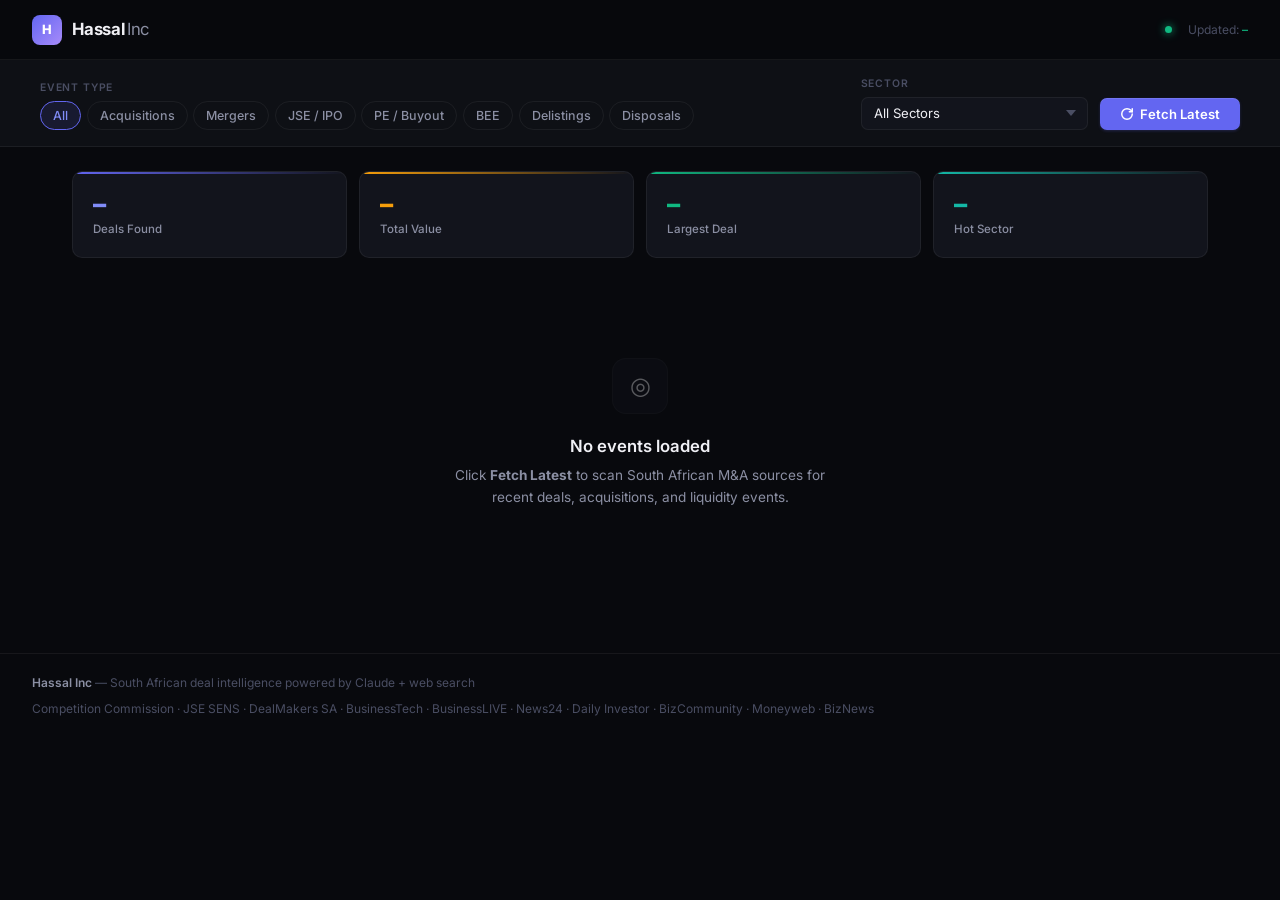
==== commit 9cb69b17: "Add 57 Competition Commission deals + expand news sources - Full CompCom merger decisions Jan-Apr 20" ====
--- a/public/index.html
+++ b/public/index.html
@@ -428,7 +428,7 @@
 
 <footer>
   <span><b>Hassal Inc</b> — South African deal intelligence powered by Claude + web search</span>
-  <span>JSE SENS · Competition Commission · DealMakers SA · Moneyweb · BizNews · Fin24</span>
+  <span>Competition Commission · JSE SENS · DealMakers SA · BusinessTech · BusinessLIVE · News24 · Daily Investor · BizCommunity · Moneyweb · BizNews</span>
 </footer>
 
 <script>
@@ -467,46 +467,33 @@
 
   const today = new Date().toISOString().split('T')[0];
 
-  const system = `You are a South African financial intelligence analyst specializing in M&A deals, liquidity events, and corporate transactions in South Africa.
-
-Use web search to find the most recent South African business sales, acquisitions, mergers, JSE delistings, IPOs, private equity buyouts, BEE transactions, disposals, unbundlings, business rescue proceedings, Competition Commission merger approvals, and other liquidity events involving South African companies or assets.
-
-Key sources to search: JSE SENS announcements, Competition Commission SA merger decisions, DealMakers SA, Moneyweb, BizNews, Fin24/News24, BusinessLIVE, IOL Business Report, Engineering News.
-
-Only include deals where at least one party is a South African company, the target operates in South Africa, or the deal involves South African assets.
-
-Return ONLY raw JSON — no markdown fences, no preamble, no explanation. Structure:
-{
-  "summary": "2-3 sentence commentary on current South African M&A and deal activity trends",
-  "stats": {
-    "totalDeals": <number>,
-    "estimatedTotalValue": "<formatted e.g. R12.5B or $800M>",
-    "largestDeal": "<company or deal name>",
-    "hotSector": "<sector name>"
-  },
-  "events": [
-    {
-      "company": "<target company>",
-      "type": "<acquisition|merger|ipo|pe|buyout|bee|delisting|disposal|restructuring>",
-      "description": "<2-3 sentence summary with parties, deal value context, strategic rationale, and Competition Commission status if applicable>",
-      "dealValue": "<e.g. R1.2B or $50M or Undisclosed>",
-      "sector": "<sector>",
-      "acquirer": "<acquiring party or N/A>",
-      "date": "<e.g. Mar 2026>"
-    }
-  ]
-}
-Return 8–15 events, most recent first. Include JSE-listed company deals, Competition Commission merger approvals, South African private equity transactions, BEE deals, delistings, and cross-border deals involving SA companies. Today is ${today}.`;
+  const system = `SA M&A analyst. Use web search AND the Competition Commission decisions below to compile recent South African deals. Search these sources: BusinessTech, BusinessLIVE, News24 Business, Daily Investor, Business Report, BizCommunity, Moneyweb, BizNews, Fin24, JSE SENS, DealMakers SA. Return ONLY raw JSON:
+{"summary":"2-3 sentences on SA deal trends","stats":{"totalDeals":0,"estimatedTotalValue":"R0","largestDeal":"","hotSector":""},"events":[{"company":"","type":"acquisition|merger|ipo|pe|buyout|bee|delisting|disposal|restructuring","description":"1-2 sentences","dealValue":"R0 or Undisclosed","sector":"","acquirer":"or N/A","date":"Mon YYYY"}]}
+Return 10-15 events, mixing Competition Commission data with web search results. Only SA companies/assets. Today: ${today}.
+
+COMPETITION COMMISSION SA MERGER DECISIONS (Jan-Apr 2026, from official PDF statements at compcom.co.za):
+
+10 Apr: Fairfield Dairy/Ladismith Cheese—APPROVED W/CONDITIONS—Dairy|Tsebo Solutions/UCT Food Services—APPROVED W/CONDITIONS—Catering|GHN Resources/Goedehoop North Colliery(Thungela)—APPROVED—Coal Mining
+02 Apr: Cape Forests/MTO Forestry+PG Bison Southern Cape—APPROVED W/CONDITIONS—Forestry/Timber|AttBid/RMB Holdings(Atterbury Property 38.5%)—APPROVED—Real Estate|WBHO Construction/Zamori 172(DPRO solar projects)—APPROVED—Construction/Renewable Energy|DHL Supply Chain/Vital Distribution+Staffing Logistics+Vital Fleet—APPROVED—Logistics
+26 Mar: Midlands Mall(JBSA)/Liberty Midlands Mall(Liberty Group)—APPROVED W/CONDITIONS—Retail Property 77k sqm KZN|Super Group/Stucky Motors Chery Omoda Jaecoo Mbombela—APPROVED—Automotive|DHL/Vital Distribution—APPROVED—Logistics
+11 Mar: Discovery Propco+Growthpoint/1 Discovery Place—APPROVED—Real Estate/Financial Services|Bevco(PepsiCo bottler)/Twizza—APPROVED W/CONDITIONS—Beverages/FMCG, ESOP conditions
+05 Mar: TWK Investments/MTO North Lowveld forestry—APPROVED W/CONDITIONS—Forestry|CFAO Mobility/NMI Isuzu Johannesburg—APPROVED W/CONDITIONS—Automotive|Google/Wiz Inc—APPROVED—Cloud Security/Technology
+27 Feb: Orient Victoria Capital+KP Partners/King Price Financial Services—APPROVED—Insurance/Fintech|IBM/Confluent Inc—APPROVED—Data Streaming/Technology|NEC Corporation/CSG Systems International—APPROVED—Telecom Software|RSI SmartCap/RSI North America(truck caps/canopies SA manufacturer)—APPROVED W/CONDITIONS—Automotive Parts
+20 Feb: Epsidon Technology/Dax Data—APPROVED—ICT Distribution|Baker Hughes/Chart Industries(mine cooling systems SA)—APPROVED W/CONDITIONS—Energy Technology|Sangiro Fresh Chicken/Chickos Chicken—APPROVED—Poultry/Food|Pick n Pay Retailers/PnP Ballito Junction franchise—APPROVED—Grocery Retail|Intertoll(Gautrain)/GPR Leasing Africa(rail wagons)—APPROVED—Transport/Rail|Turner&Townsend/Profica Management—APPROVED—Construction Advisory
+12 Feb: Curro Holdings/CAPMAC+Meridian Schools—APPROVED—Education|Norfund+Mahlako/Anthem Group Holdings—APPROVED—Renewable Energy(solar+wind IPP)|Exemplar REITail/Steelpoort Shopping Centre 30k sqm—APPROVED—Retail Property|Nexture(Investindustrial)/Frulact—APPROVED W/CONDITIONS—Food Ingredients Manufacturing|Vertice BidCo(Avacare/Amethis)/Vertice Medtech(Ethos PE)—APPROVED W/CONDITIONS—Healthcare Tech/Medical Devices
+05 Feb: Carlyle Group/BASF Coatings Division(SA operations)—APPROVED—Chemicals/PE Buyout|Senwes Equipment/AMC Equipment(8 John Deere dealerships)—APPROVED—Agricultural Equipment|Datamine/Mineware Africa—APPROVED W/CONDITIONS—Mining Software|CDR Fund/Sealed Air Corporation—APPROVED—Packaging|Hollard Life/OMART insurance policy book(Old Mutual)—APPROVED—Insurance|BrillianceCare/L'Oréal Manufacturing Midrand—APPROVED W/CONDITIONS—Cosmetics/FMCG Manufacturing
+29 Jan: Premier Group/RFG Holdings(Rhodes,Bull Brand,Squish)—APPROVED W/CONDITIONS—FMCG/Food Manufacturing,3yr no-retrenchment|GEPF(PIC)/CG Zinyana Africa(mining services+drones)—APPROVED—Mining Services|Exxaro(Cennergi)/Acciona Energy SA(solar Kathu+wind Gouda)—APPROVED—Renewable Energy|HPF Properties(Southern Sun)+Pareto(GEPF)/Sandton Sun+Convention Centre precinct—APPROVED—Hotels/Hospitality|Afrirent/Busmark 2000(in business rescue)—APPROVED—Bus Manufacturing|Redmont/Gunret Foods(KFC franchises)—APPROVED W/CONDITIONS—QSR|BrillianceCare/L'Oréal Manufacturing Midrand—APPROVED W/CONDITIONS—Cosmetics Manufacturing
+22 Jan: STANLIB Infrastructure Fund II/Cassava Africa Data Centres SA—APPROVED—Digital Infrastructure/Data Centres|Super Group/Dig Earthmoving+Dig Mining+Dig Plant Hire—APPROVED—Mining Services/Plant Leasing|Motus Group/Penta Menlyn dealership(Chery,Suzuki)—APPROVED—Automotive Retail|Lone Star Fund XII/Hillenbrand Inc—APPROVED—Industrial Manufacturing/PE|Fairvest/Jozini Mall+Tugela Ferry Mall KZN—APPROVED—Retail Property`;
 
   try {
     const res = await fetch('/api/chat', {
       method: 'POST',
       headers: { 'Content-Type': 'application/json' },
       body: JSON.stringify({
-        model: 'claude-sonnet-4-20250514',
-        max_tokens: 5000,
+        model: 'claude-haiku-4-5-20251001',
+        max_tokens: 4000,
         system,
-        messages: [{ role: 'user', content: `Search for the most recent and significant South African ${typeStr} in the ${sector} sector from the last 90 days. Focus on deals involving JSE-listed companies, Competition Commission merger approvals, South African private equity transactions, BEE deals, delistings, and cross-border deals involving SA businesses. Return only raw JSON.` }],
+        messages: [{ role: 'user', content: `Find recent South African ${typeStr} in ${sector} from the last 90 days. Combine the Competition Commission decisions provided with web search results from BusinessTech, BusinessLIVE, News24 Business, Daily Investor, BizCommunity, Business Report, Moneyweb, BizNews, Fin24, JSE SENS, DealMakers SA. Include deal values where known. Return raw JSON only.` }],
         tools: [{ type: 'web_search_20250305', name: 'web_search' }]
       })
     });
@@ -582,7 +569,9 @@
 function show(id) { document.getElementById(id).style.display = 'block'; }
 function hide(id) { document.getElementById(id).style.display = 'none'; }
 function x(s) {
-  return String(s||'').replace(/&/g,'&amp;').replace(/</g,'&lt;').replace(/>/g,'&gt;').replace(/"/g,'&quot;');
+  // Strip Claude citation tags like <cite index="1">...</cite> and <source>...</source>
+  s = String(s||'').replace(/<cite[^>]*>.*?<\/cite>/gi, '').replace(/<\/?source[^>]*>/gi, '').replace(/<[^>]+>/g, '').trim();
+  return s.replace(/&/g,'&amp;').replace(/</g,'&lt;').replace(/>/g,'&gt;').replace(/"/g,'&quot;');
 }
 </script>
 </body>
